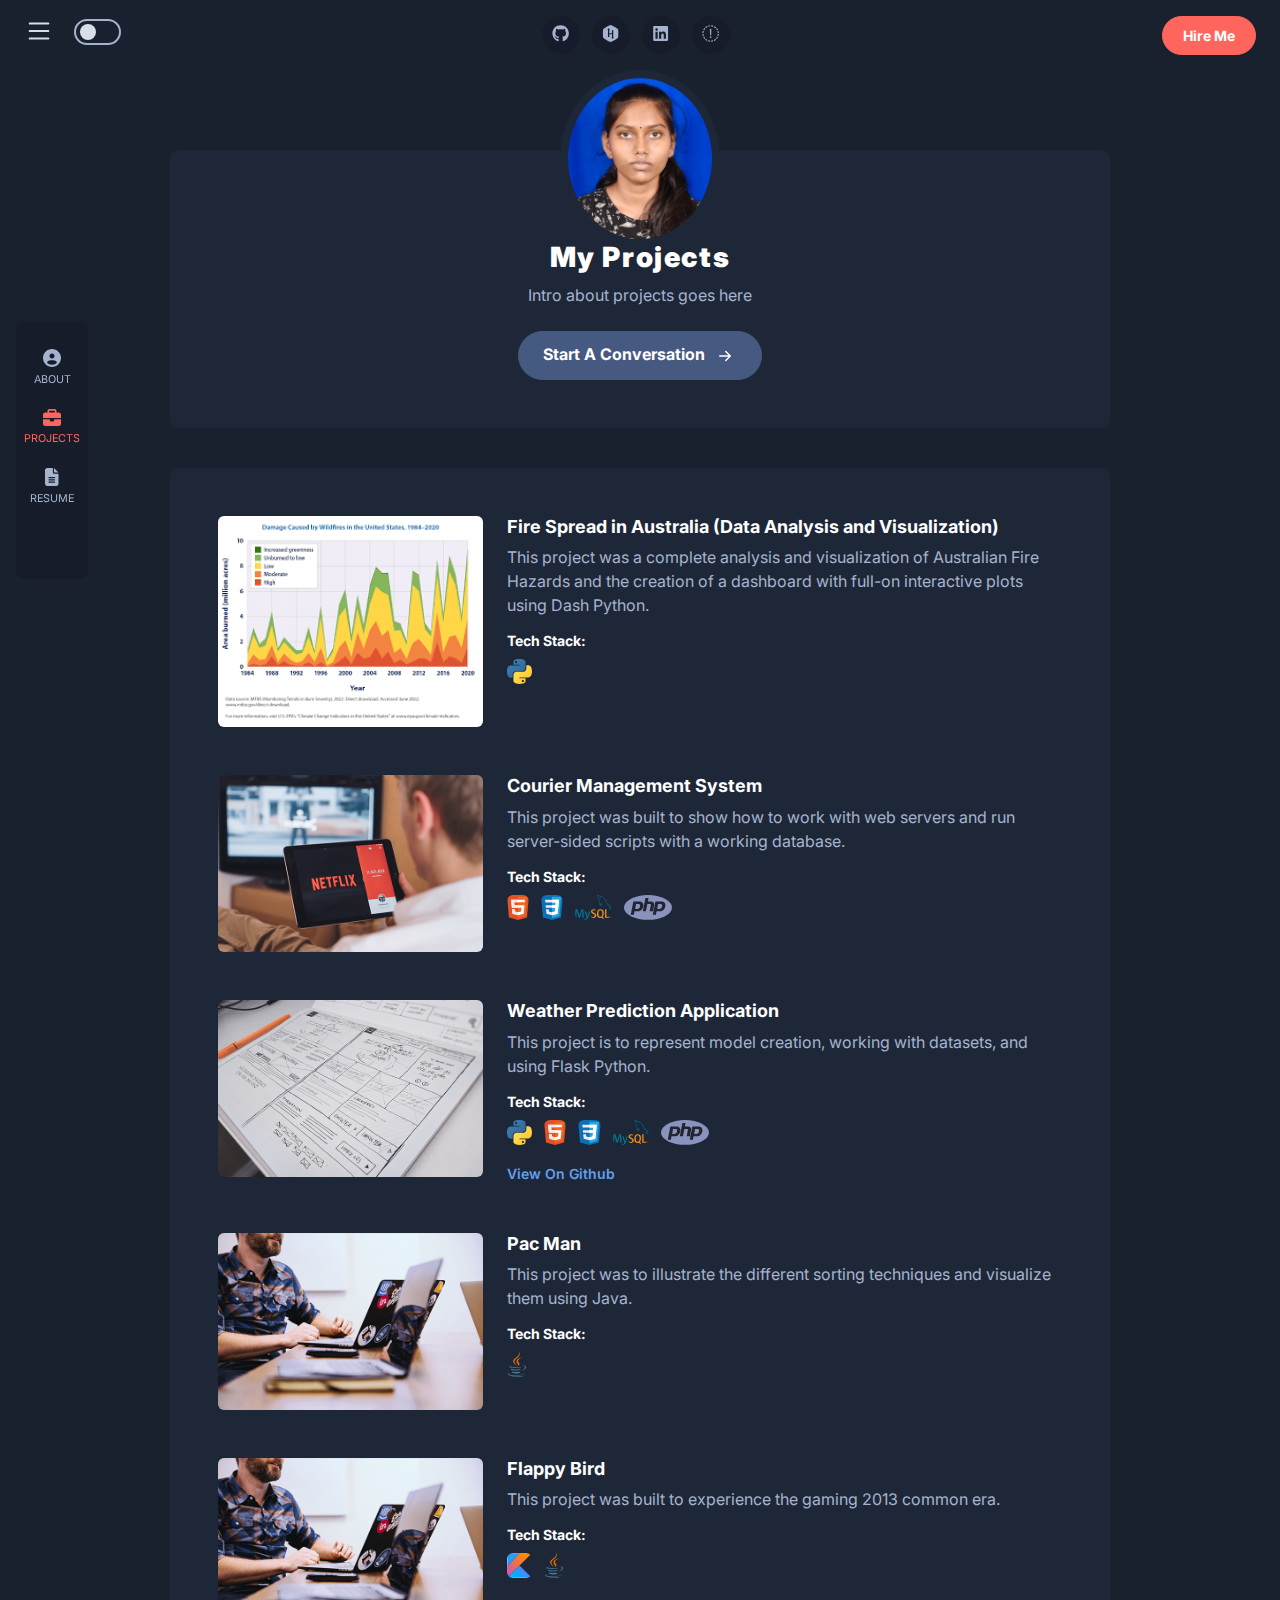
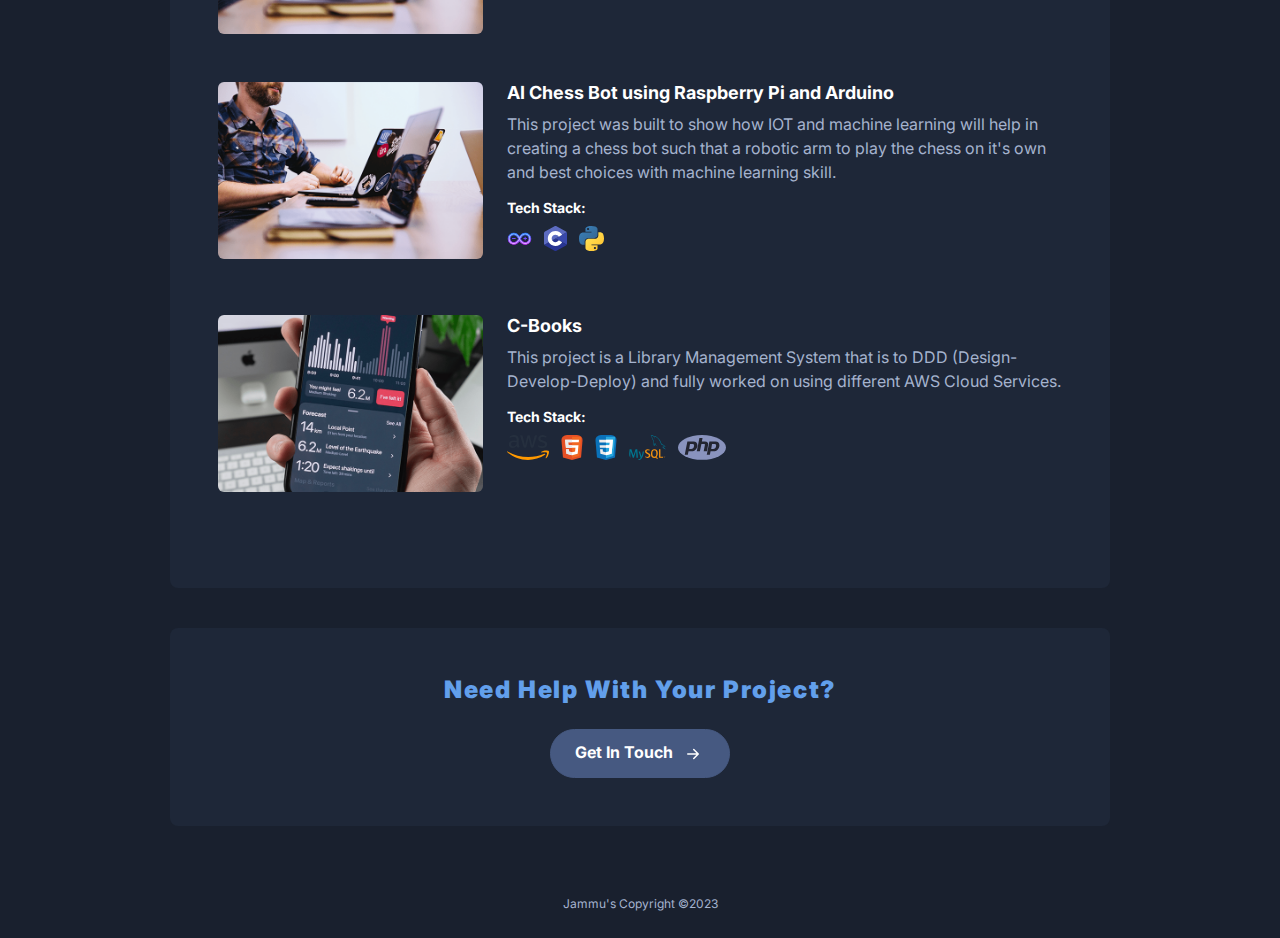
==== Task-2/projects.html @ 8e02f1af "Add files via upload" ====
<!DOCTYPE html>
<html lang="en"> 

<!-- Mirrored from themes.3rdwavemedia.com/profolio/bs5/projects.html by HTTrack Website Copier/3.x [XR&CO'2014], Sat, 13 May 2023 16:02:02 GMT -->
<!-- Added by HTTrack --><meta http-equiv="content-type" content="text/html;charset=UTF-8" /><!-- /Added by HTTrack -->
<head>
	<title>J's - Projects</title>
	
	<!-- Meta -->
	<meta charset="utf-8">
	<meta http-equiv="X-UA-Compatible" content="IE=edge">
	<meta name="viewport" content="width=device-width, initial-scale=1.0">
	<meta name="description" content="Profolio Bootstrap 5 Template">
	<meta name="author" content="Xiaoying Riley at 3rd Wave Media">    
	<link rel="shortcut icon" href="favicon.ico"> 
	
	<!-- Google Fonts -->
	
	<link rel="preconnect" href="https://fonts.googleapis.com/"><link rel="preconnect" href="https://fonts.gstatic.com/" crossorigin>
	<link href="https://fonts.googleapis.com/css2?family=Inter:wght@300;400;500;600;700;800;900&amp;display=swap" rel="stylesheet">
	
	<!-- Bootstrpa Icons -->
	<link rel="stylesheet" href="../../../cdn.jsdelivr.net/npm/bootstrap-icons%401.10.3/font/bootstrap-icons.css">
	
	<!-- FontAwesome JS -->
    <script defer src="assets/fontawesome/js/all.js"></script>

	<!-- Theme CSS -->  
	<link id="theme-style" rel="stylesheet" href="assets/css/theme-1.css">

</head> 

<body>
	
	<div class="container-fluid">
	
			<div class="side-panel position-relative">
				<nav class="navbar">
			        <div aria-labelledby="offcanvasNavbarLabel" class="offcanvas offcanvas-start show d-flex" id="offcanvasNavbar" data-bs-scroll="true" data-bs-backdrop="false" tabindex="-1">
			            <div class="offcanvas-body d-flex align-items-center ">
			                <ul class="main-nav navbar-nav text-center">
				                
								<li class="nav-item">
									<a class="nav-link d-flex flex-column" href="index.html"><span class="icon-holder"><i class="fa-solid fa-circle-user"></i></span><span class="nav-text">About</span></a>
								</li>
								<li class="nav-item">
									<a class="nav-link active d-flex flex-column" href="projects.html"><span class="icon-holder"><i class="fa-solid fa-briefcase"></i></span><span class="nav-text">Projects</span></a>
								</li>
								<li class="nav-item">
									<a class="nav-link d-flex flex-column" href="resume.html"><span class="icon-holder"><i class="fa-solid fa-file-lines"></i></span><span class="nav-text">Resume</span></a>
								</li>
								
								<li class="nav-item nav-item-close">
				                    <button aria-label="Close" class="btn-close" data-bs-dismiss="offcanvas" type="button"><i class="bi bi-x"></i></button>
				                </li>
							</ul>
			            </div>
			        </div>
				  
				</nav>
			</div>
	<!--//side-panel-->
			
			<div class="main-content-wrapper">
				<div class="container-fluid">
					<div class="top-bar text-center position-relative">
						<div class="top-bar-inner">
							
							<a class="menu-toggler" data-bs-toggle="offcanvas" href="#offcanvasNavbar" role="button" aria-controls="offcanvasNavbar">
								 <svg xmlns="http://www.w3.org/2000/svg" width="30" height="30" fill="currentColor" class="bi bi-list" viewBox="0 0 16 16">
								  <path fill-rule="evenodd" d="M2.5 12a.5.5 0 0 1 .5-.5h10a.5.5 0 0 1 0 1H3a.5.5 0 0 1-.5-.5zm0-4a.5.5 0 0 1 .5-.5h10a.5.5 0 0 1 0 1H3a.5.5 0 0 1-.5-.5zm0-4a.5.5 0 0 1 .5-.5h10a.5.5 0 0 1 0 1H3a.5.5 0 0 1-.5-.5z"/>
								</svg>
					        </a>
					        
					        <div class="mode-toggle text-center">
							    
							    <input class="toggle" id="darkmode" type="checkbox">
							    <label class="toggle-btn mx-auto mb-0" for="darkmode">
							        <span class="day-icon toggle-icon"> <i class="bi bi-sun-fill"></i></span>
							        <span class="night-icon toggle-icon"><i class="bi bi-moon-fill"></i></span>
							        
							    </label>
							    
							</div>
		<!--//switch-mode-toggle-->
							
							<a class="btn btn-primary top-bar-cta" href="mailto:hshridec@gmail.com?subject=Contact Form&body= Your Message Here" target="_blank">Hire Me</a>
							<ul class="social-list list-inline mx-auto d-none d-lg-block">
								<!-- <li class="list-inline-item me-0 me-md-1 me-lg-2"><a href="#"><i class="fa-brands fa-twitter fa-fw"></i></a></li> -->
								<li class="list-inline-item me-0 me-md-1 me-lg-2"><a href="https://github.com/ghost0207"><i class="fa-brands fa-github fa-fw"></i></a></li>
								<li class="list-inline-item me-0 me-md-1 me-lg-2"><a href="https://www.hackerrank.com/h201801330033"><i class="fa-brands fa-hackerrank fa-fw"></i></a></li>
								<li class="list-inline-item me-0 me-md-1 me-lg-2"><a href="https://www.linkedin.com/in/hema-shri-jammu-s-k-555b15255/"><i class="fa-brands fa-linkedin fa-fw"></i></a></li>
								<li class="list-inline-item me-0 me-md-1 me-lg-2"><a href="https://www.hackerearth.com/@jammu13 fa-fw"><i class="fa-brands fa-hackerearth fa-fw"></i></a></li>
							</ul><!--//social-list-->
							
						</div><!--//top-bar-inner-->
						
					</div><!--//top-bar-->
					
					<section class="page-intro-section section has-profile-image mx-auto ">
					
						<div class="profile-holder text-center">
							<img class="profile-pic rounded-circle" src="assets/images/avatar.jpg" alt="image">
						</div><!--//profile-holder-->
						<div class="intro-holder">
							<h2 class="intro-name text-center">My Projects</h2>
							<div class="profile-intro text-center limit-max-width mx-auto">
							    <p class="mb-4">Intro about projects goes here </p>
							    <div class="text-center mt-4">
								    <a class="btn btn-secondary" href="mailto:hshridec@gmail.com?subject=Contact Form&body= Your Message Here" target="_blank">Start A Conversation <svg xmlns="http://www.w3.org/2000/svg" width="24" height="24" fill="currentColor" class="bi bi-arrow-right-short" viewBox="0 0 16 16">
  <path fill-rule="evenodd" d="M4 8a.5.5 0 0 1 .5-.5h5.793L8.146 5.354a.5.5 0 1 1 .708-.708l3 3a.5.5 0 0 1 0 .708l-3 3a.5.5 0 0 1-.708-.708L10.293 8.5H4.5A.5.5 0 0 1 4 8z"/>
</svg></a>
							    </div><!--//section-cta-->
							</div>
							
						</div><!--//intro-holder-->
						
					</section><!--//page-intro-section-->
					
			
                    <section class="projects-section section mx-auto">
	                    <div class="row justify-content-center gx-lg-5">
		                    <div class="project-item col-12 col-md-6 col-lg-12 mb-5">
			                    <div class="project-item-inner row">
								    <div class="col-12 col-lg-5 col-xl-4">
								        <img class="project-thumb rounded-2 mb-3 mb-lg-0 rounded mx-auto" src="assets/images/projects/project-thumb-1.png" alt="image">
								    </div>
								    <div class="col-12 col-lg-7 col-xl-8">
									    <h3 class="title">
									    	<!-- <a href="case-study.html"> -->
									    Fire Spread in Australia (Data Analysis and Visualization)</a></h3>
								        <div class="intro mb-3">This project was a complete analysis and visualization of Australian Fire Hazards and the creation of a dashboard with full-on interactive plots using Dash Python.</div>
								        
								        <h4 class="subtitle">Tech Stack:</h4>
								        <ul class="tech-stack list-inline">
									        <li class="list-inline-item"><img class="rounded" src="assets/images/tech-icons/python.svg" alt=""></li>
									    </ul>
								        
								        <!-- <a class="more-link" href="case-study.html">View Case Study <span class="link-arrow"><i class="bi bi-arrow-right"></i></span></a> -->
								    </div><!--//col-->
			                    </div><!--//project-item-inner-->
							</div><!--//project-item-->
							
							<div class="project-item col-12 col-md-6 col-lg-12 mb-5">
			                    <div class="project-item-inner row">
								    <div class="col-12 col-lg-5 col-xl-4">
								        <img class="project-thumb rounded-2 mb-3 mb-lg-0 rounded mx-auto" src="assets/images/projects/project-thumb-11.png" alt="image">
								    </div>
								    <div class="col-12 col-lg-7 col-xl-8">
									    <h3 class="title">
									    	Courier Management System</a></h3>
								        <div class="intro mb-3">This project was built to show how to work with web servers and run server-sided scripts with a working database. </div>
								        
								        <h4 class="subtitle">Tech Stack:</h4>
								        
								        <ul class="tech-stack list-inline">
									        <li class="list-inline-item"><img class="rounded" src="assets/images/tech-icons/html5.svg" alt=""></li>
									        <li class="list-inline-item"><img class="rounded" src="assets/images/tech-icons/css3.svg" alt=""></li>
									        <li class="list-inline-item"><img class="rounded" src="assets/images/tech-icons/mysql.svg" alt=""></li>
									        <li class="list-inline-item"><img class="rounded" src="assets/images/tech-icons/php.svg" alt=""></li>
									        
									               
								        </ul>
								        
								        <!-- <a class="more-link" href="case-study.html">View Case Study <span class="link-arrow"><i class="bi bi-arrow-right"></i></span></a> -->
								    </div><!--//col-->
			                    </div><!--//project-item-inner-->
							</div><!--//project-item-->

		                    <div class="project-item col-12 col-md-6 col-lg-12 mb-5">
			                    <div class="project-item-inner row">
								    <div class="col-12 col-lg-5 col-xl-4">
								        <img class="project-thumb rounded-2 mb-3 mb-lg-0 rounded mx-auto" src="assets/images/projects/project-thumb-5.png" alt="image">
								    </div>
								    <div class="col-12 col-lg-7 col-xl-8">
									    <h3 class="title">Weather Prediction Application</a></h3>
								        <div class="intro mb-3">This project is to represent model creation, working with datasets, and using Flask Python.</div>
								        
								        <h4 class="subtitle">Tech Stack:</h4>
								        <ul class="tech-stack list-inline">
									        <li class="list-inline-item"><img class="rounded" src="assets/images/tech-icons/python.svg" alt=""></li>
									        <li class="list-inline-item"><img class="rounded" src="assets/images/tech-icons/html5.svg" alt=""></li>
									        <li class="list-inline-item"><img class="rounded" src="assets/images/tech-icons/css3.svg" alt=""></li>
									        <li class="list-inline-item"><img class="rounded" src="assets/images/tech-icons/mysql.svg" alt=""></li>
									        <li class="list-inline-item"><img class="rounded" src="assets/images/tech-icons/php.svg" alt=""></li>
								        </ul>
								        
								        <a class="more-link" href="#">View On Github<span class="link-arrow"><i class="bi bi-arrow-right"></i></span></a>
								    </div><!--//col-->
							    </div><!--//project-item-inner-->
							</div><!--//project-item-->
							
							<div class="project-item col-12 col-md-6 col-lg-12 mb-5">
			                    <div class="project-item-inner row">
								    <div class="col-12 col-lg-5 col-xl-4">
								        <img class="project-thumb rounded-2 mb-3 mb-lg-0 rounded mx-auto" src="assets/images/projects/project-thumb-6.png" alt="image">
								    </div>
								    <div class="col-12 col-lg-7 col-xl-8">
									    <h3 class="title">Pac Man</a></h3>
								        <div class="intro mb-3">This project was to illustrate the different sorting techniques and visualize them using Java.</div>
								        
								        <h4 class="subtitle">Tech Stack:</h4>
								        <ul class="tech-stack list-inline">
									        <li class="list-inline-item"><img class="rounded" src="assets/images/tech-icons/java.svg" alt=""></li>
									    </ul>
								    </div><!--//col-->
							    </div><!--//project-item-inner-->
							</div><!--//project-item-->

							<div class="project-item col-12 col-md-6 col-lg-12 mb-5">
			                    <div class="project-item-inner row">
								    <div class="col-12 col-lg-5 col-xl-4">
								        <img class="project-thumb rounded-2 mb-3 mb-lg-0 rounded mx-auto" src="assets/images/projects/project-thumb-6.png" alt="image">
								    </div>
								    <div class="col-12 col-lg-7 col-xl-8">
									    <h3 class="title">Flappy Bird</a></h3>
								        <div class="intro mb-3">This project was built to experience the gaming 2013 common era.</div>
								        
								        <h4 class="subtitle">Tech Stack:</h4>
								        <ul class="tech-stack list-inline">
									        <li class="list-inline-item"><img class="rounded" src="assets/images/tech-icons/kotlin.svg" alt=""></li>
									        <li class="list-inline-item"><img class="rounded" src="assets/images/tech-icons/java.svg" alt=""></li>

									    </ul>
								    </div><!--//col-->
							    </div><!--//project-item-inner-->
							</div><!--//project-item-->
		                    
		                    <div class="project-item col-12 col-md-6 col-lg-12 mb-5">
			                    <div class="project-item-inner row">
								    <div class="col-12 col-lg-5 col-xl-4">
								        <img class="project-thumb rounded-2 mb-3 mb-lg-0 rounded mx-auto" src="assets/images/projects/project-thumb-6.png" alt="image">
								    </div>
								    <div class="col-12 col-lg-7 col-xl-8">
									    <h3 class="title">AI Chess Bot using Raspberry Pi and Arduino</a></h3>
								        <div class="intro mb-3">This project was built to show how IOT and machine learning will help in creating a chess bot such that a robotic arm to play the chess on it's own and best choices with machine learning skill.</div>
								        
								        <h4 class="subtitle">Tech Stack:</h4>
								        <ul class="tech-stack list-inline">
									        <li class="list-inline-item"><img class="rounded" src="assets/images/tech-icons/arduino.svg" alt=""></li>
									        <li class="list-inline-item"><img class="rounded" src="assets/images/tech-icons/c.svg" alt=""></li>
									        <li class="list-inline-item"><img class="rounded" src="assets/images/tech-icons/python.svg" alt=""></li>
									    </ul>
								    </div><!--//col-->
							    </div><!--//project-item-inner-->
							</div><!--//project-item-->
							
							<div class="project-item col-12 col-md-6 col-lg-12 mb-5">
			                    <div class="project-item-inner row">
								    <div class="col-12 col-lg-5 col-xl-4">
								        <img class="project-thumb rounded-2 mb-3 mb-lg-0 rounded mx-auto" src="assets/images/projects/project-thumb-4.png" alt="image">
								    </div>
								    <div class="col-12 col-lg-7 col-xl-8">
									    <h3 class="title">C-Books</a></h3>
								        <div class="intro mb-3">This project is a Library Management System that is to DDD (Design-Develop-Deploy) and fully worked on using different AWS Cloud Services.</div>
								        
								        <h4 class="subtitle">Tech Stack:</h4>
								        <ul class="tech-stack list-inline">
									        <li class="list-inline-item"><img class="rounded" src="assets/images/tech-icons/aws.svg" alt=""></li>
									        <li class="list-inline-item"><img class="rounded" src="assets/images/tech-icons/html5.svg" alt=""></li>
									        <li class="list-inline-item"><img class="rounded" src="assets/images/tech-icons/css3.svg" alt=""></li>
									        <li class="list-inline-item"><img class="rounded" src="assets/images/tech-icons/mysql.svg" alt=""></li>
									        <li class="list-inline-item"><img class="rounded" src="assets/images/tech-icons/php.svg" alt=""></li>
								        </ul>
								        
								        <!-- <a class="more-link" href="case-study.html">View Case Study <span class="link-arrow"><i class="bi bi-arrow-right"></i></span></a> -->
								    </div><!--//col-->
							    </div><!--//project-item-inner-->
							</div><!--//project-item-->
	                    	</div><!--//row-->
                    </section><!--//section-->
                    
                    <section class="leadgen-section section mx-auto">
	   
		                   <h3 class="section-heading text-start text-md-center text-highlight"> Need Help With Your Project?</h3>
		                   <!-- <div class="intro text-md-center">Lead generation intro goes here lorem ipsum dolor sit amet, consectetur adipiscing elit. Suspendisse placerat egestas dui, quis ullamcorper massa pellentesque quis. </div> -->
		                    <div class="text-center mt-4">
									    <a class="btn btn-secondary" href="mailto:hshridec@gmail.com?subject=Contact Form&body= Your Message Here" target="_blank">Get In Touch <svg xmlns="http://www.w3.org/2000/svg" width="24" height="24" fill="currentColor" class="bi bi-arrow-right-short" viewBox="0 0 16 16">
	  <path fill-rule="evenodd" d="M4 8a.5.5 0 0 1 .5-.5h5.793L8.146 5.354a.5.5 0 1 1 .708-.708l3 3a.5.5 0 0 1 0 .708l-3 3a.5.5 0 0 1-.708-.708L10.293 8.5H4.5A.5.5 0 0 1 4 8z"></path>
	</svg></a>
							</div>
                   </section><!--//leadgen-section-->
				</div>
			</div><!--//main-content-wrapper-->
		</div><!--//row-->	
	</div><!--//container-->
	
	<footer class="footer text-center py-4">
		<small class="copyright">Jammu's Copyright &copy;2023</a></small>
	</footer>
	
	<div id="config-panel" class="config-panel config-panel-hide d-none d-lg-block">
		<div class="panel-inner">
			<a id="config-trigger" class="config-trigger text-center" href="#"><i class="fas fa-cog mx-auto" data-fa-transform="down-6" ></i></a>
			<h5 class="panel-title">Color Switcher</h5>
			<ul id="color-options" class="list-inline mb-0">
				<li class="theme-1 active list-inline-item"><a data-style="assets/css/theme-1.css" href="#"></a></li>
				<li class="theme-2  list-inline-item"><a data-style="assets/css/theme-2.css" href="#"></a></li>
				<li class="theme-3  list-inline-item"><a data-style="assets/css/theme-3.css" href="#"></a></li>
				<li class="theme-4  list-inline-item"><a data-style="assets/css/theme-4.css" href="#"></a></li>
				<li class="theme-5  list-inline-item"><a data-style="assets/css/theme-5.css" href="#"></a></li>
				<li class="theme-6  list-inline-item"><a data-style="assets/css/theme-6.css" href="#"></a></li>
				<li class="theme-7  list-inline-item"><a data-style="assets/css/theme-7.css" href="#"></a></li>
				<li class="theme-8  list-inline-item"><a data-style="assets/css/theme-8.css" href="#"></a></li>
			</ul>
			<a id="config-close" class="close" href="#"><i class="fa fa-times-circle"></i></a>
		</div><!--//panel-inner-->
	</div><!--//configure-panel-->
	
	<!-- Javascript -->
	<script src="assets/plugins/popper.min.js"></script> 
	<script src="assets/plugins/bootstrap/js/bootstrap.min.js"></script>
	
	<!-- Dark/Light Mode Toggle  -->
	<script src="assets/plugins/js-cookie.min.js"></script>
	<script src="assets/js/mode-toggle.js"></script>  
	
	<!-- Style Switcher -->
	<script src="assets/js/demo/style-switcher.js"></script>
	

</body>
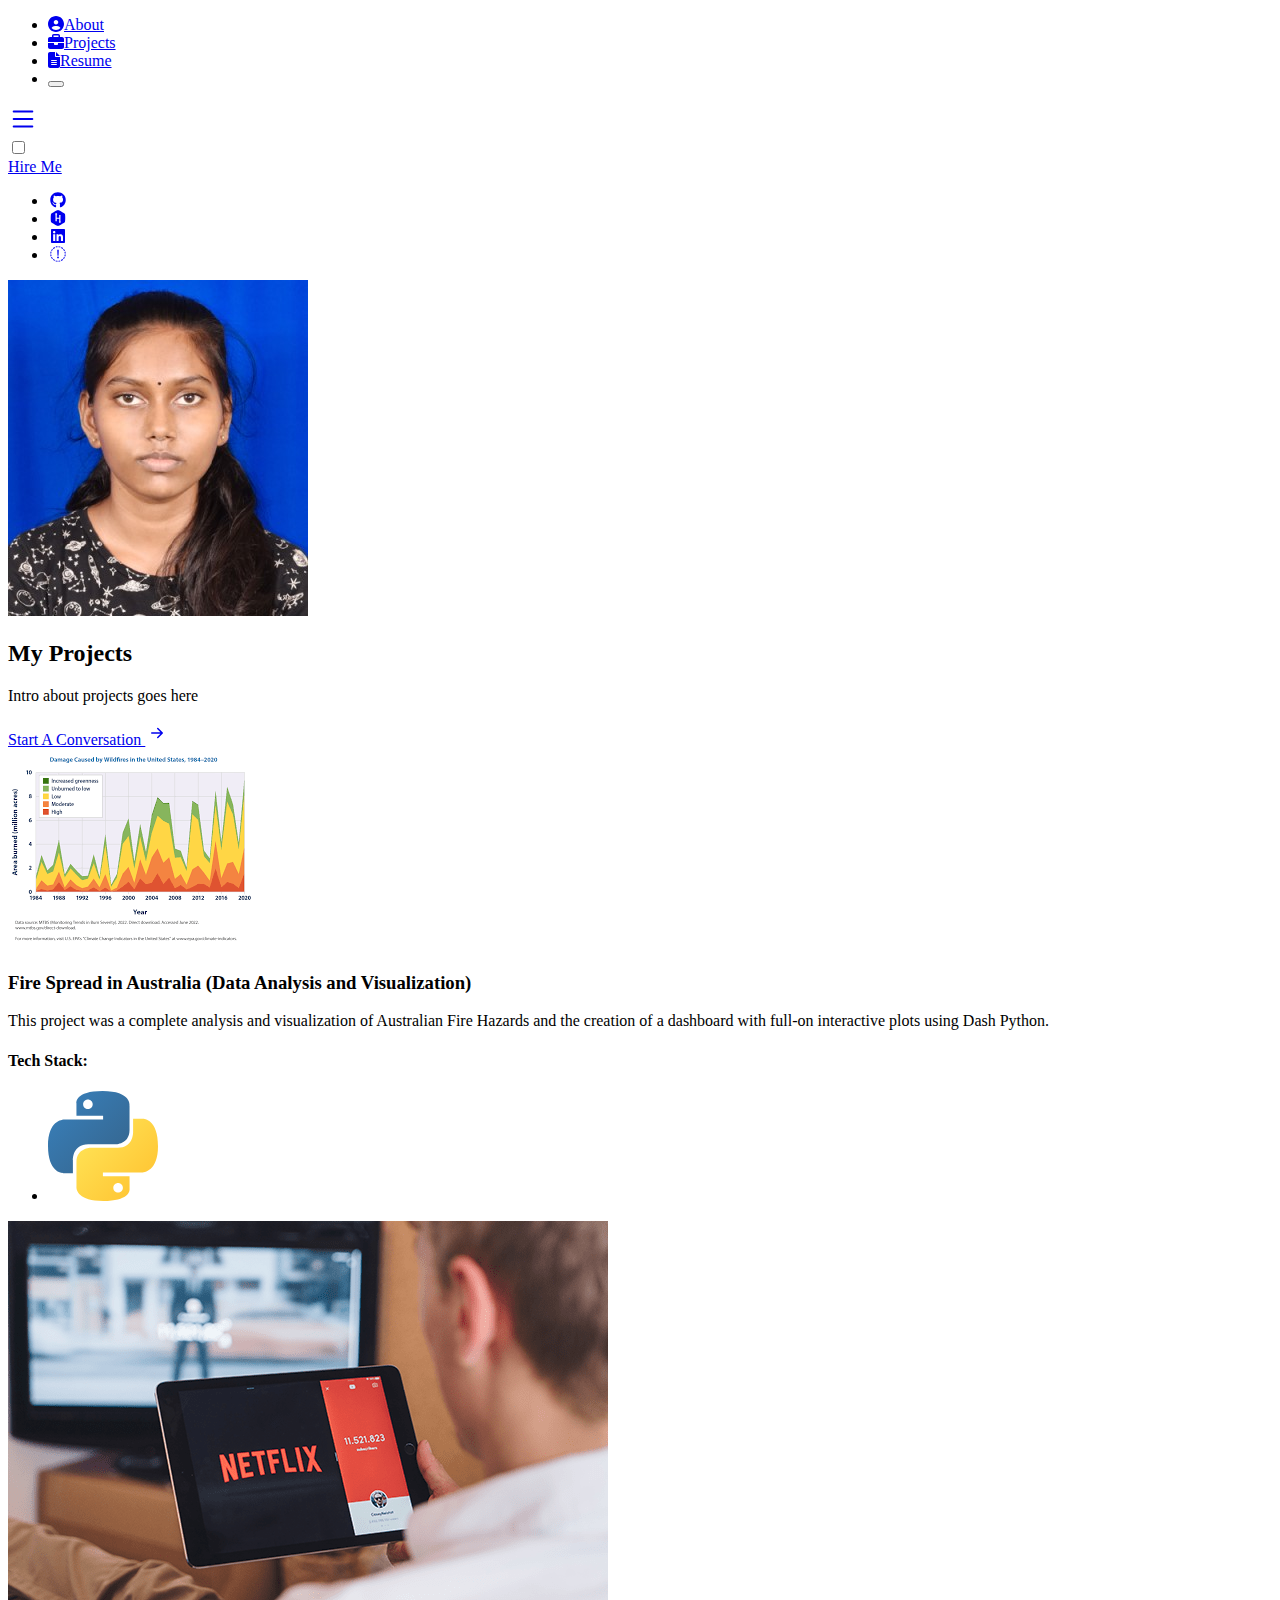
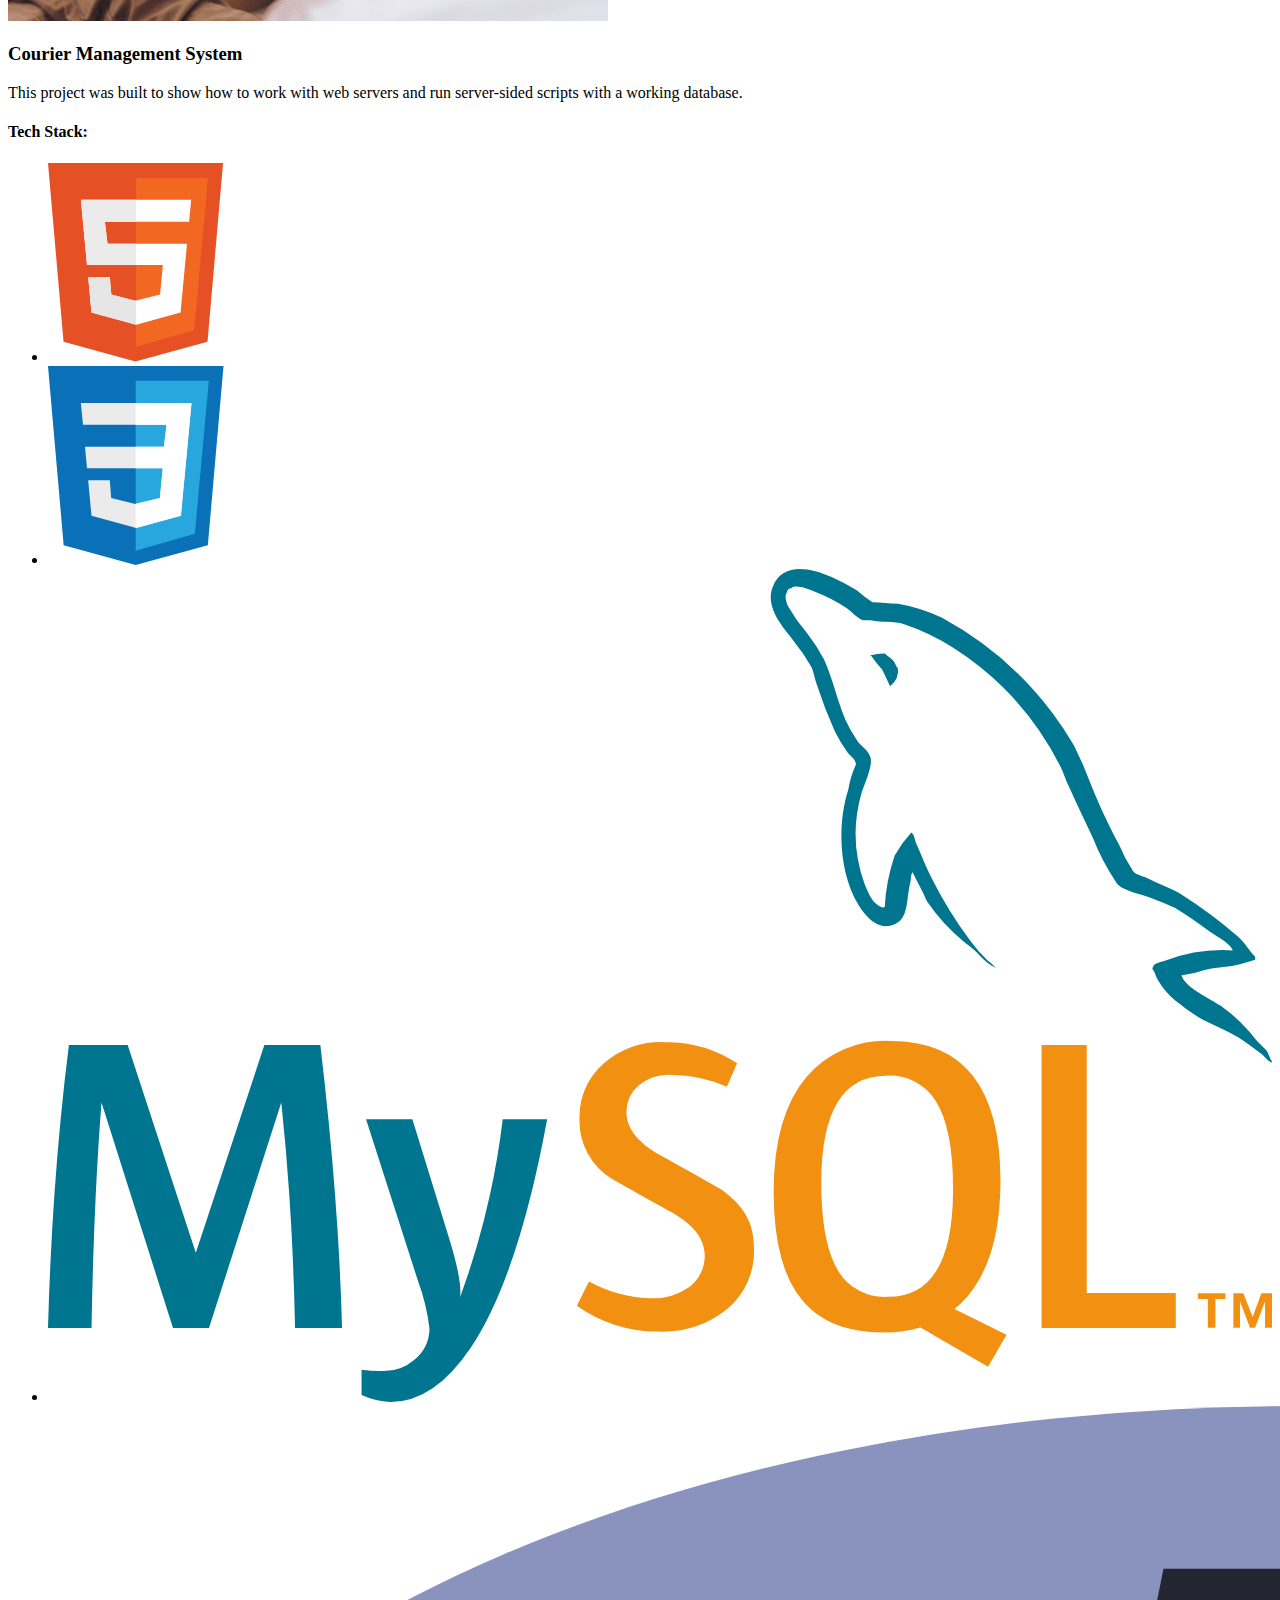
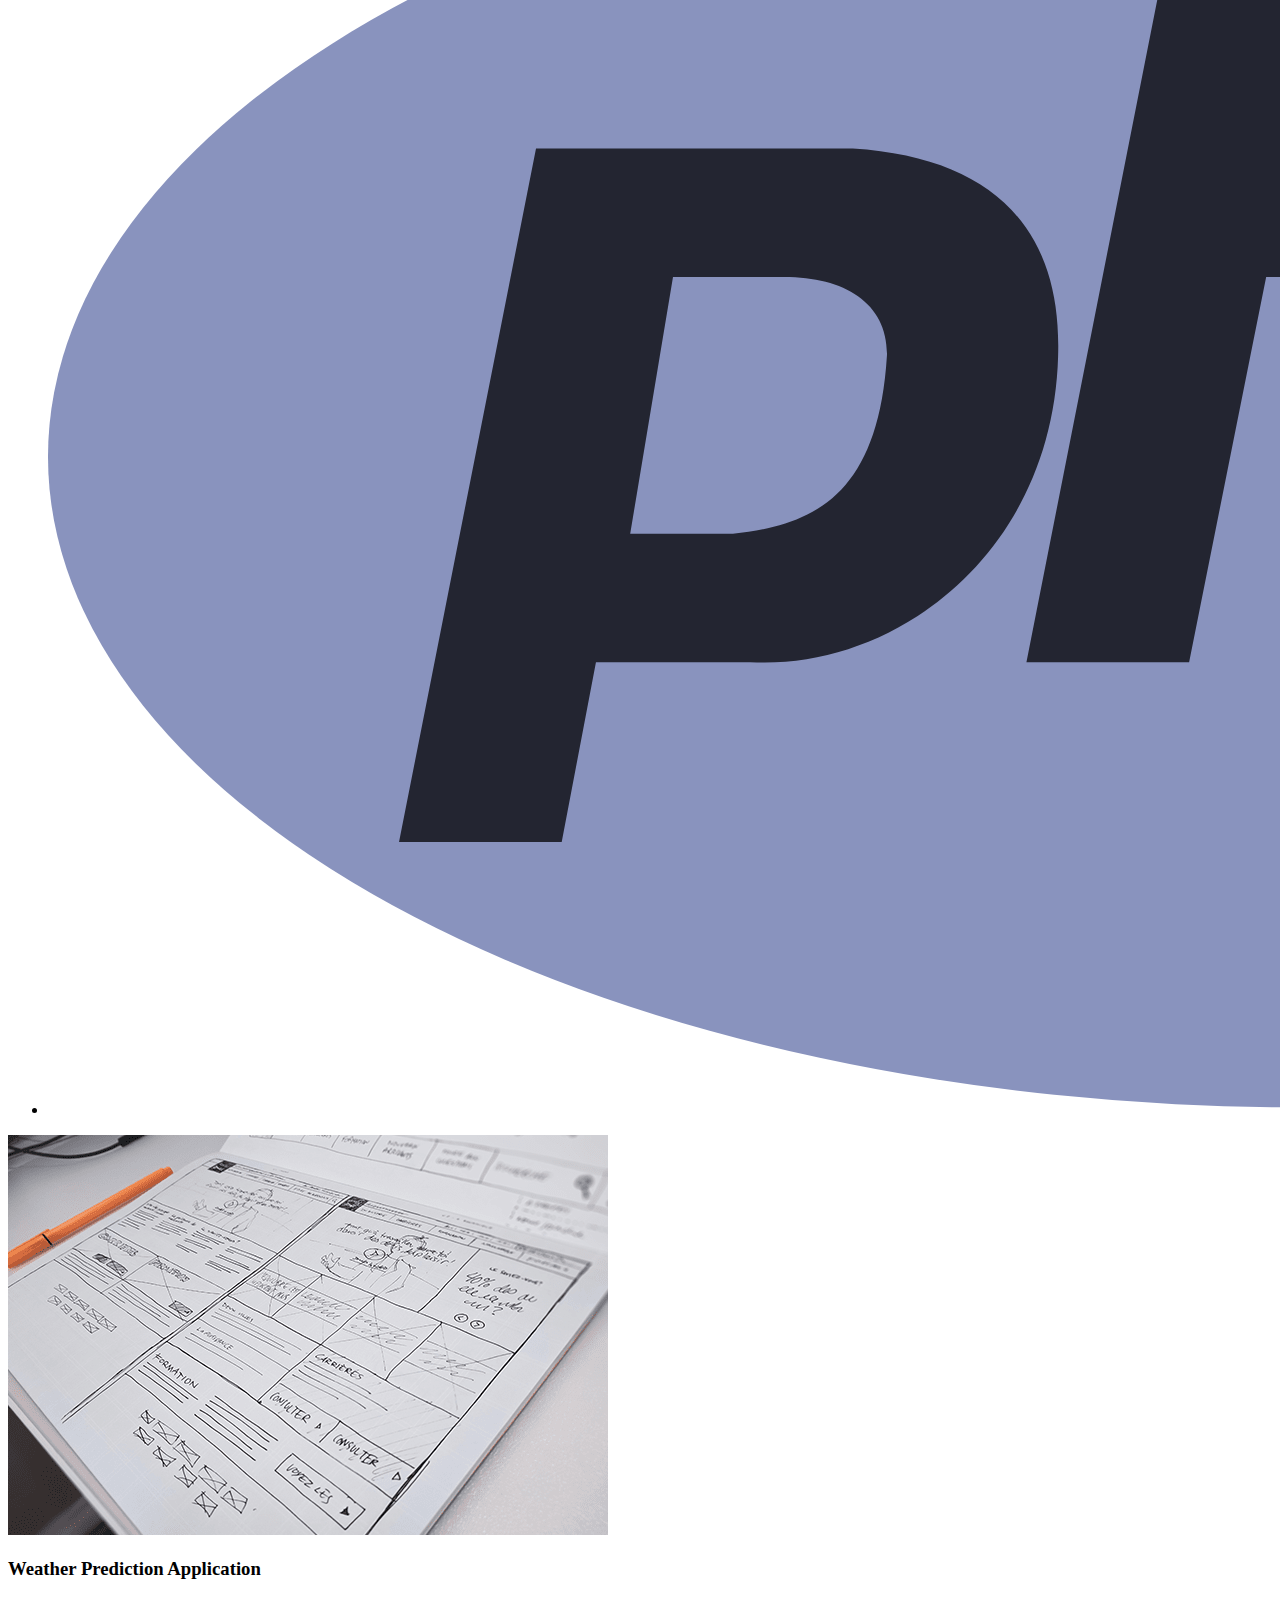
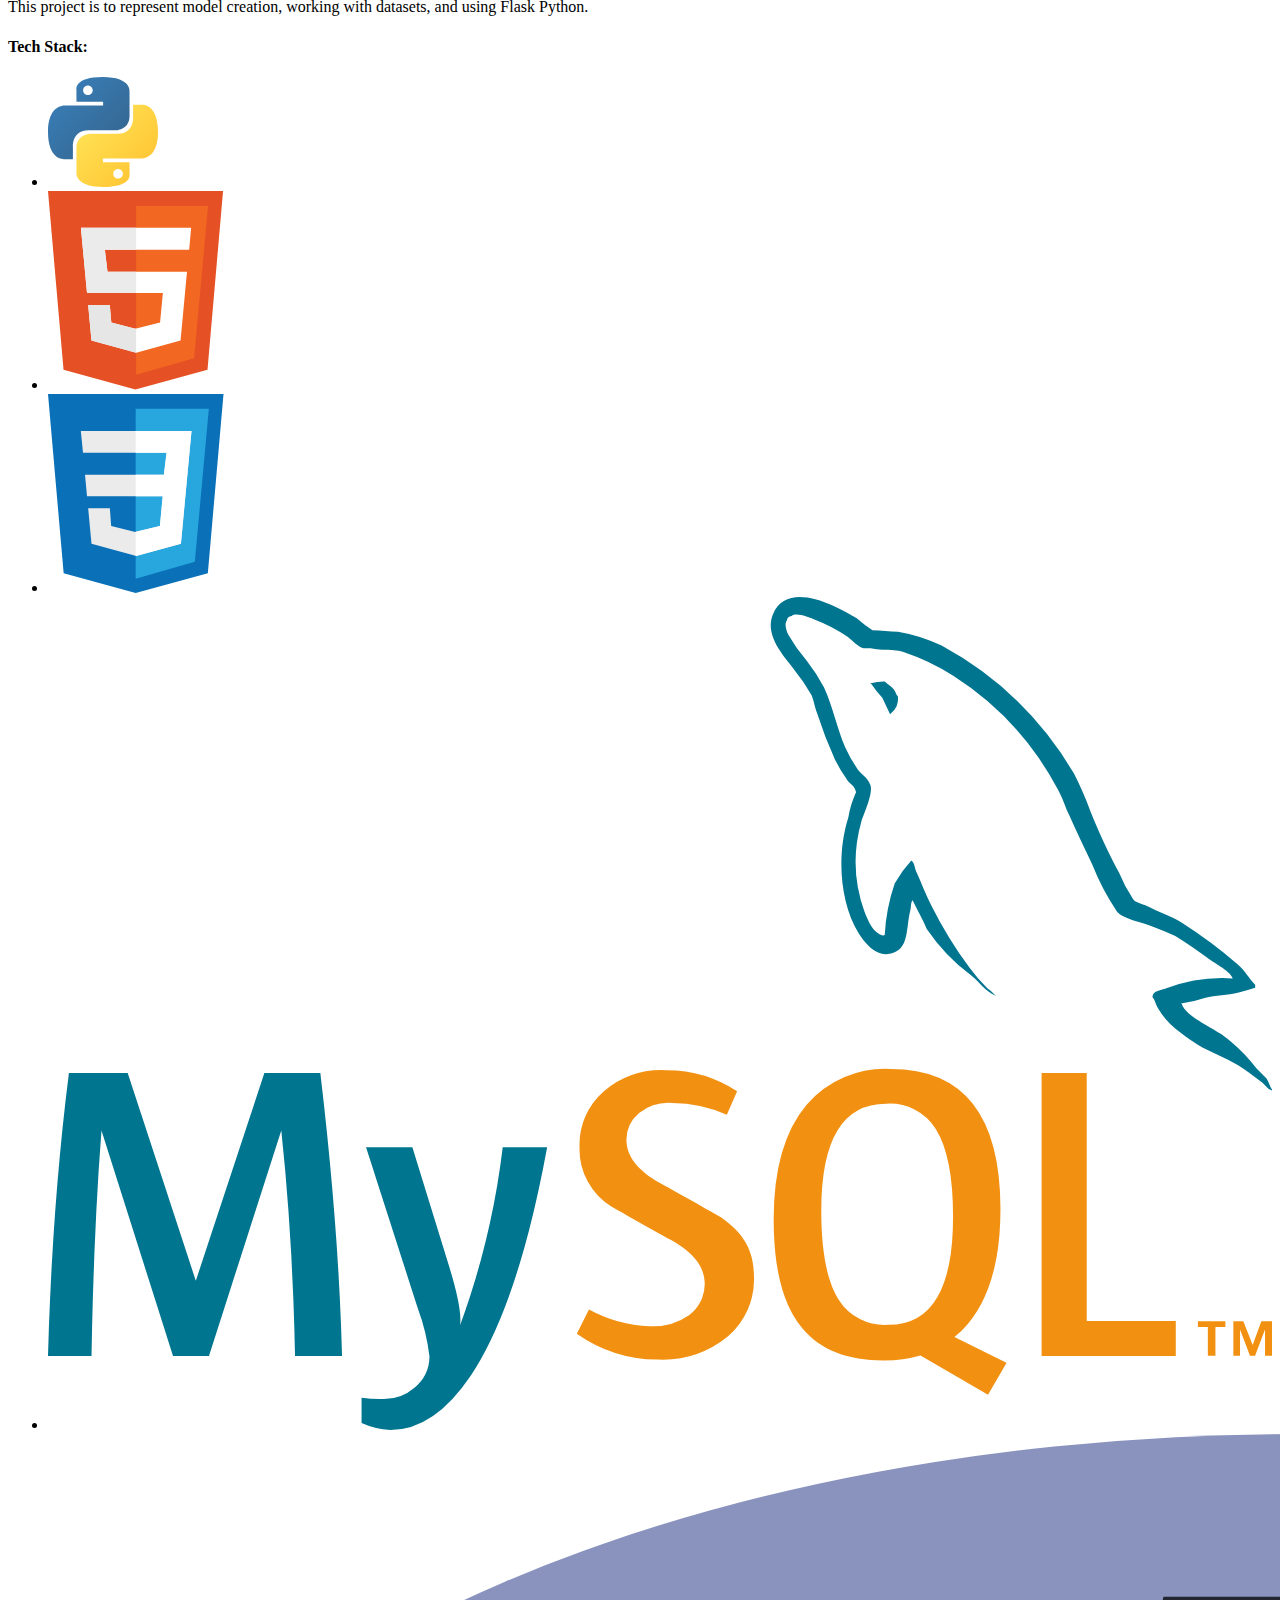
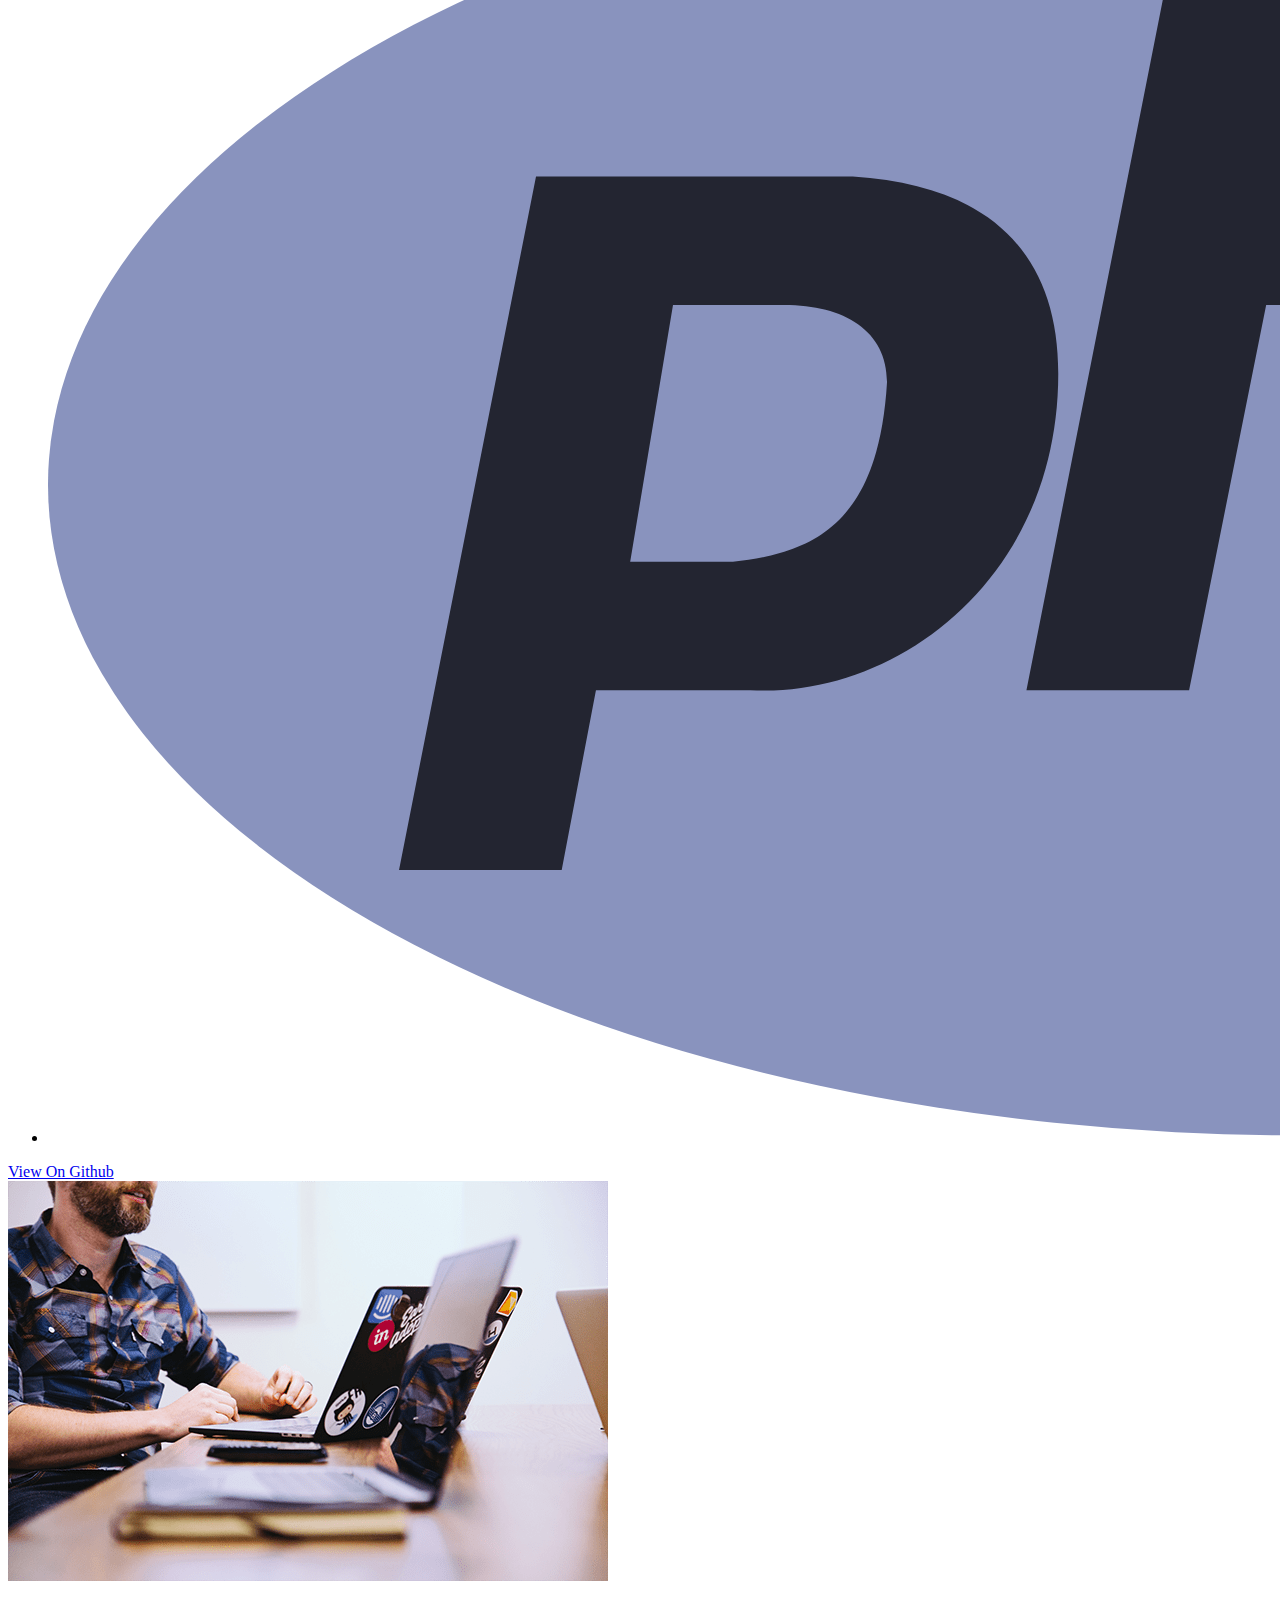
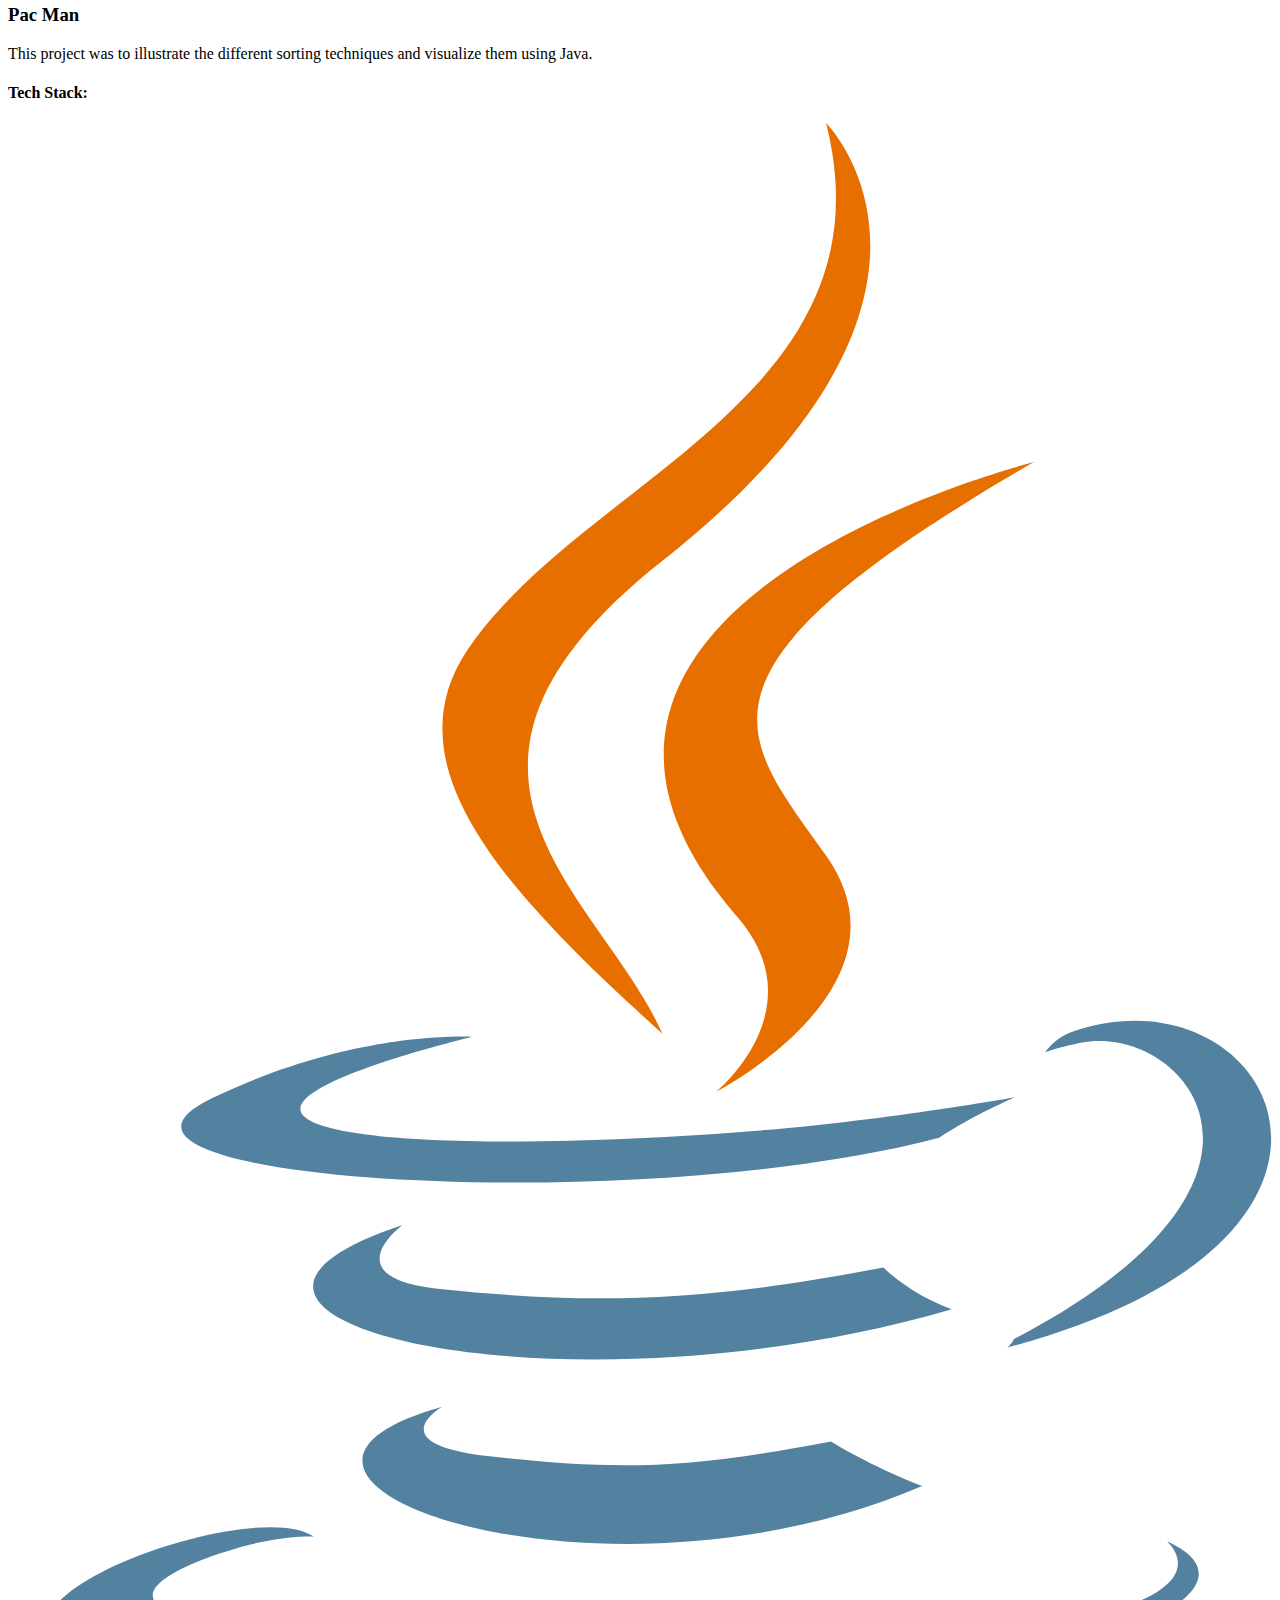
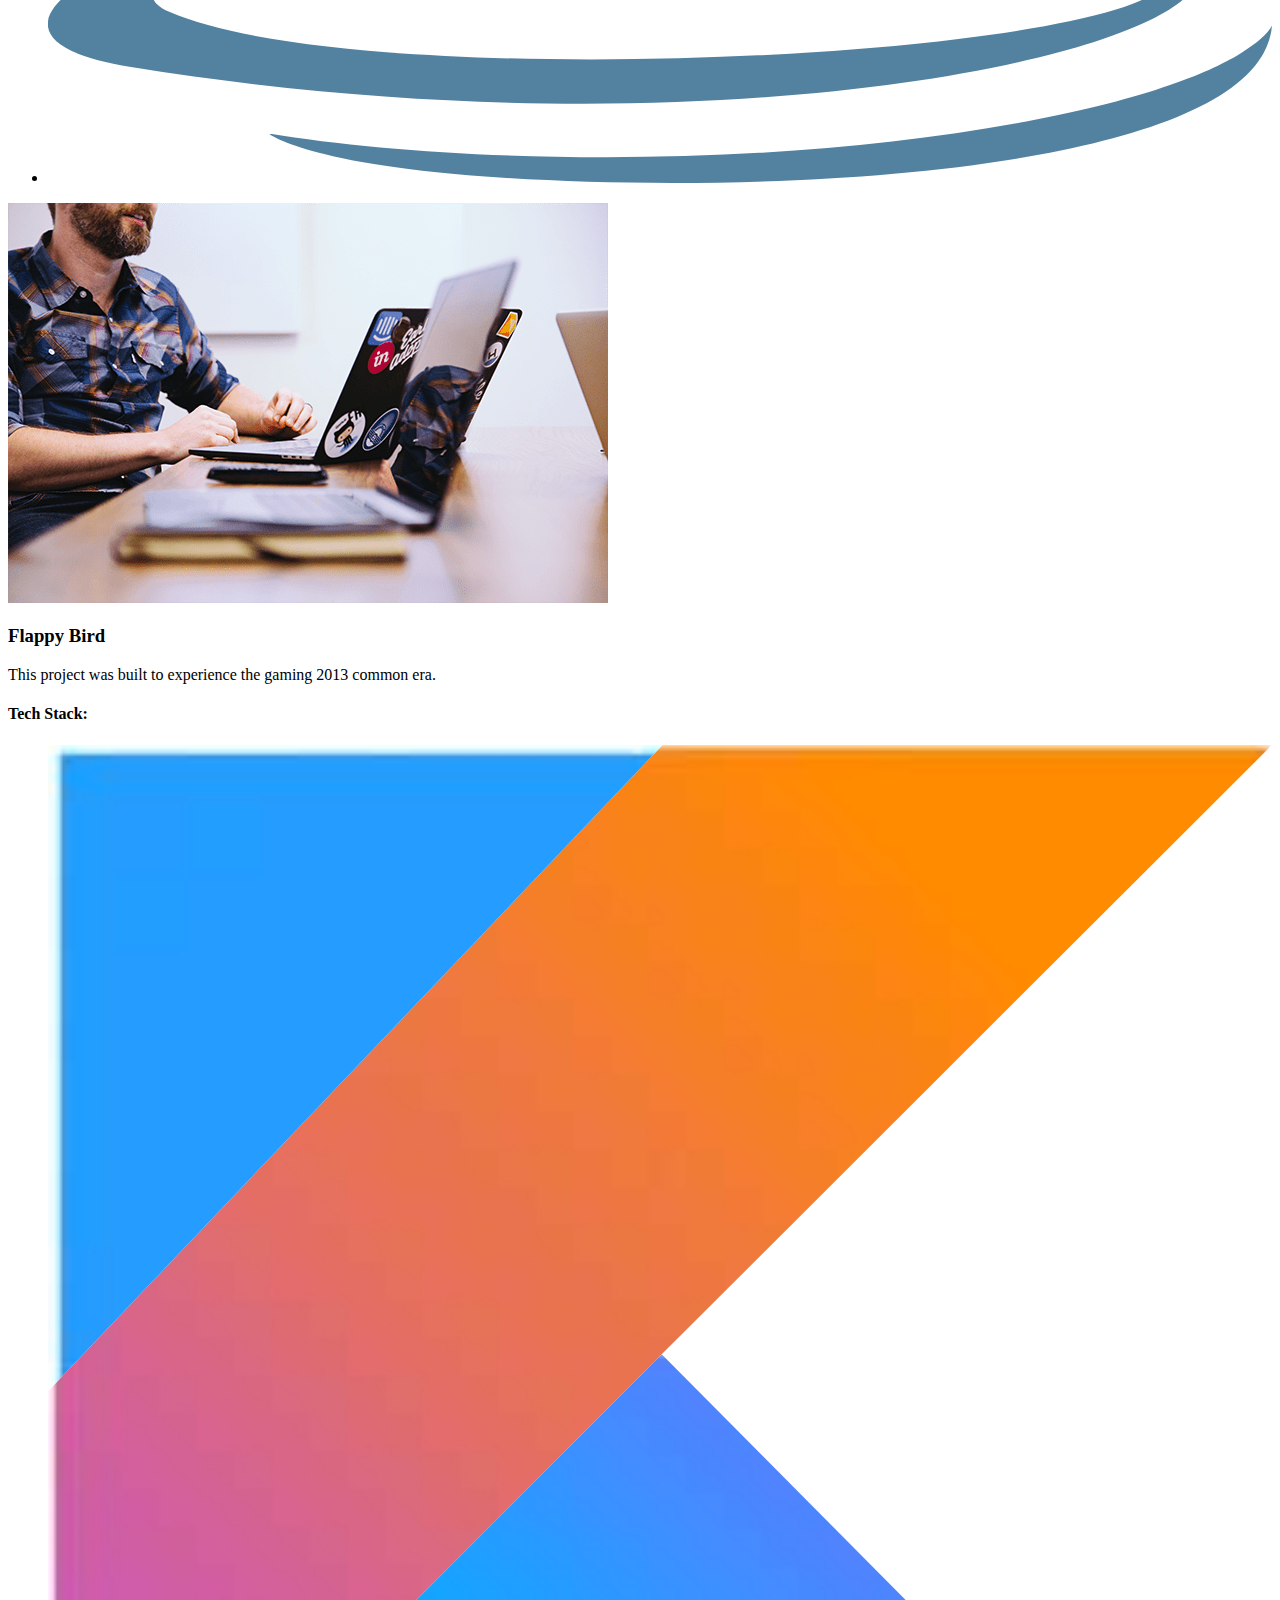
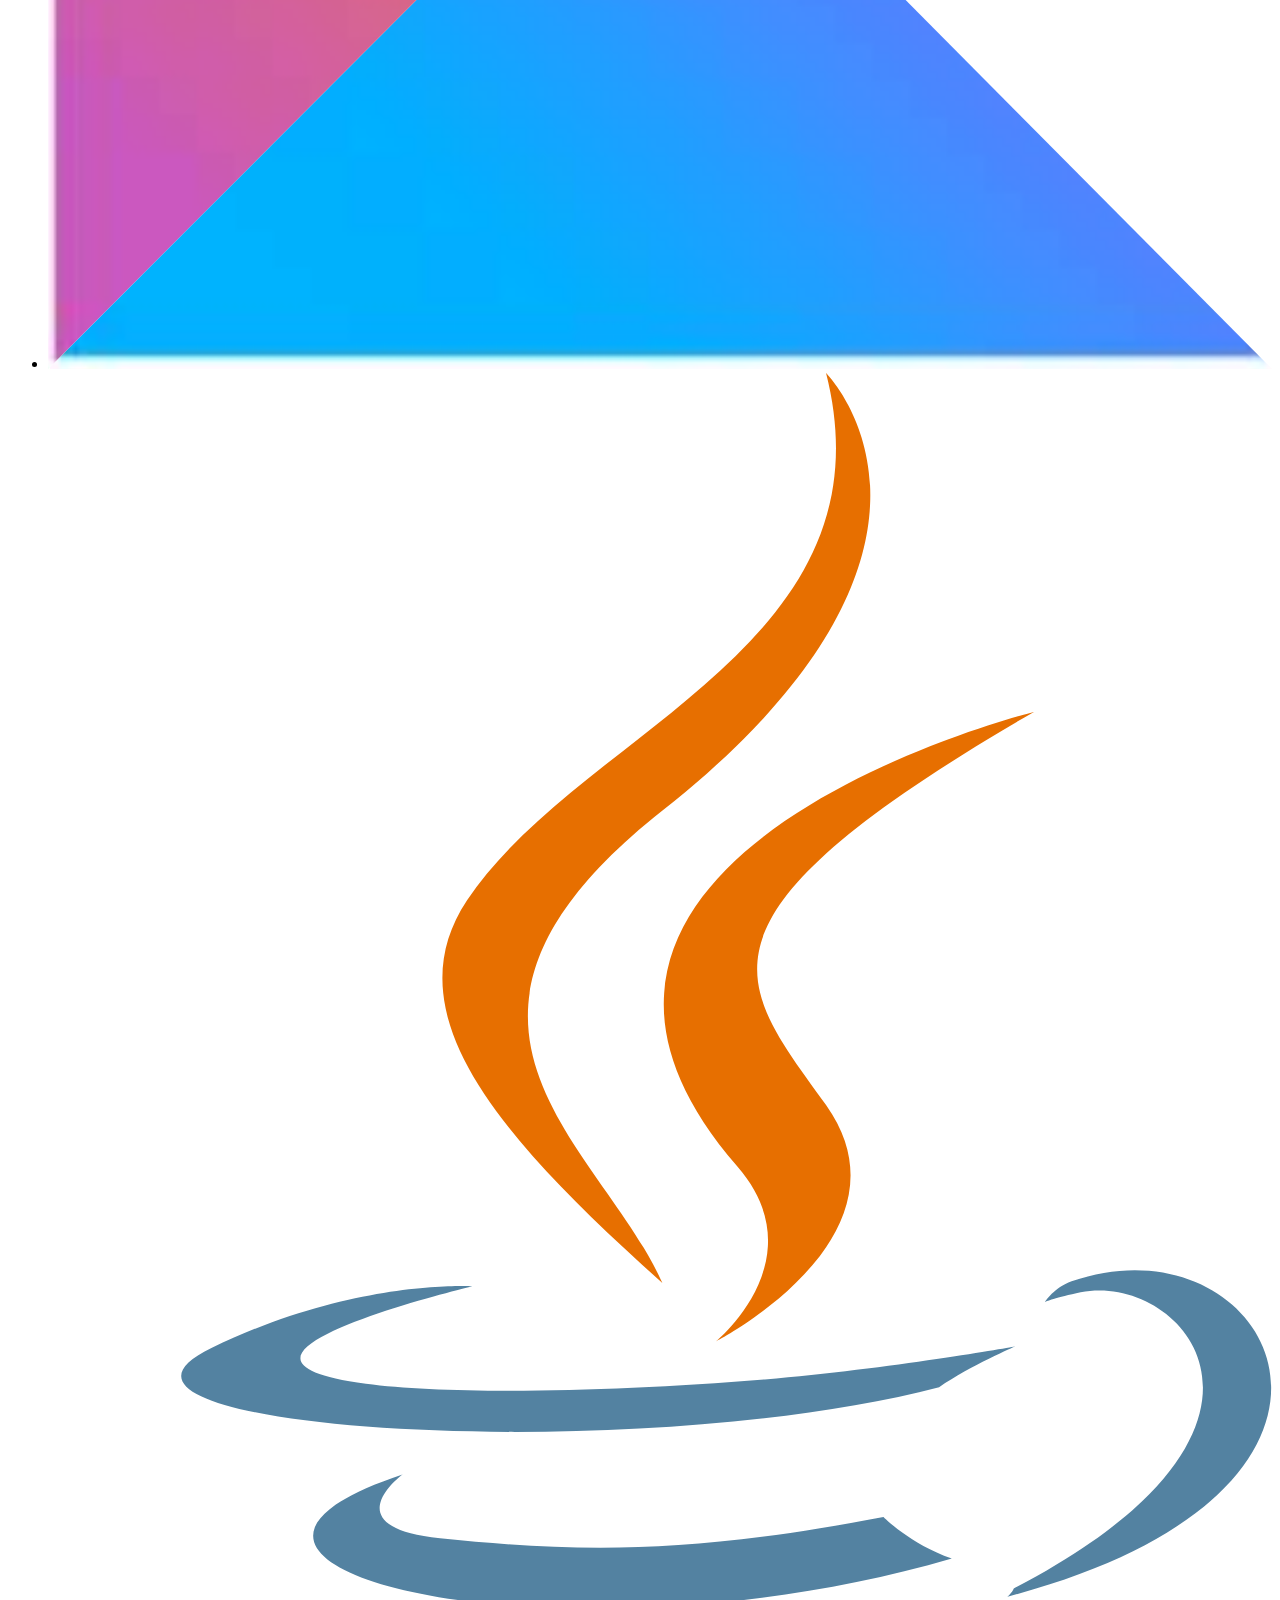
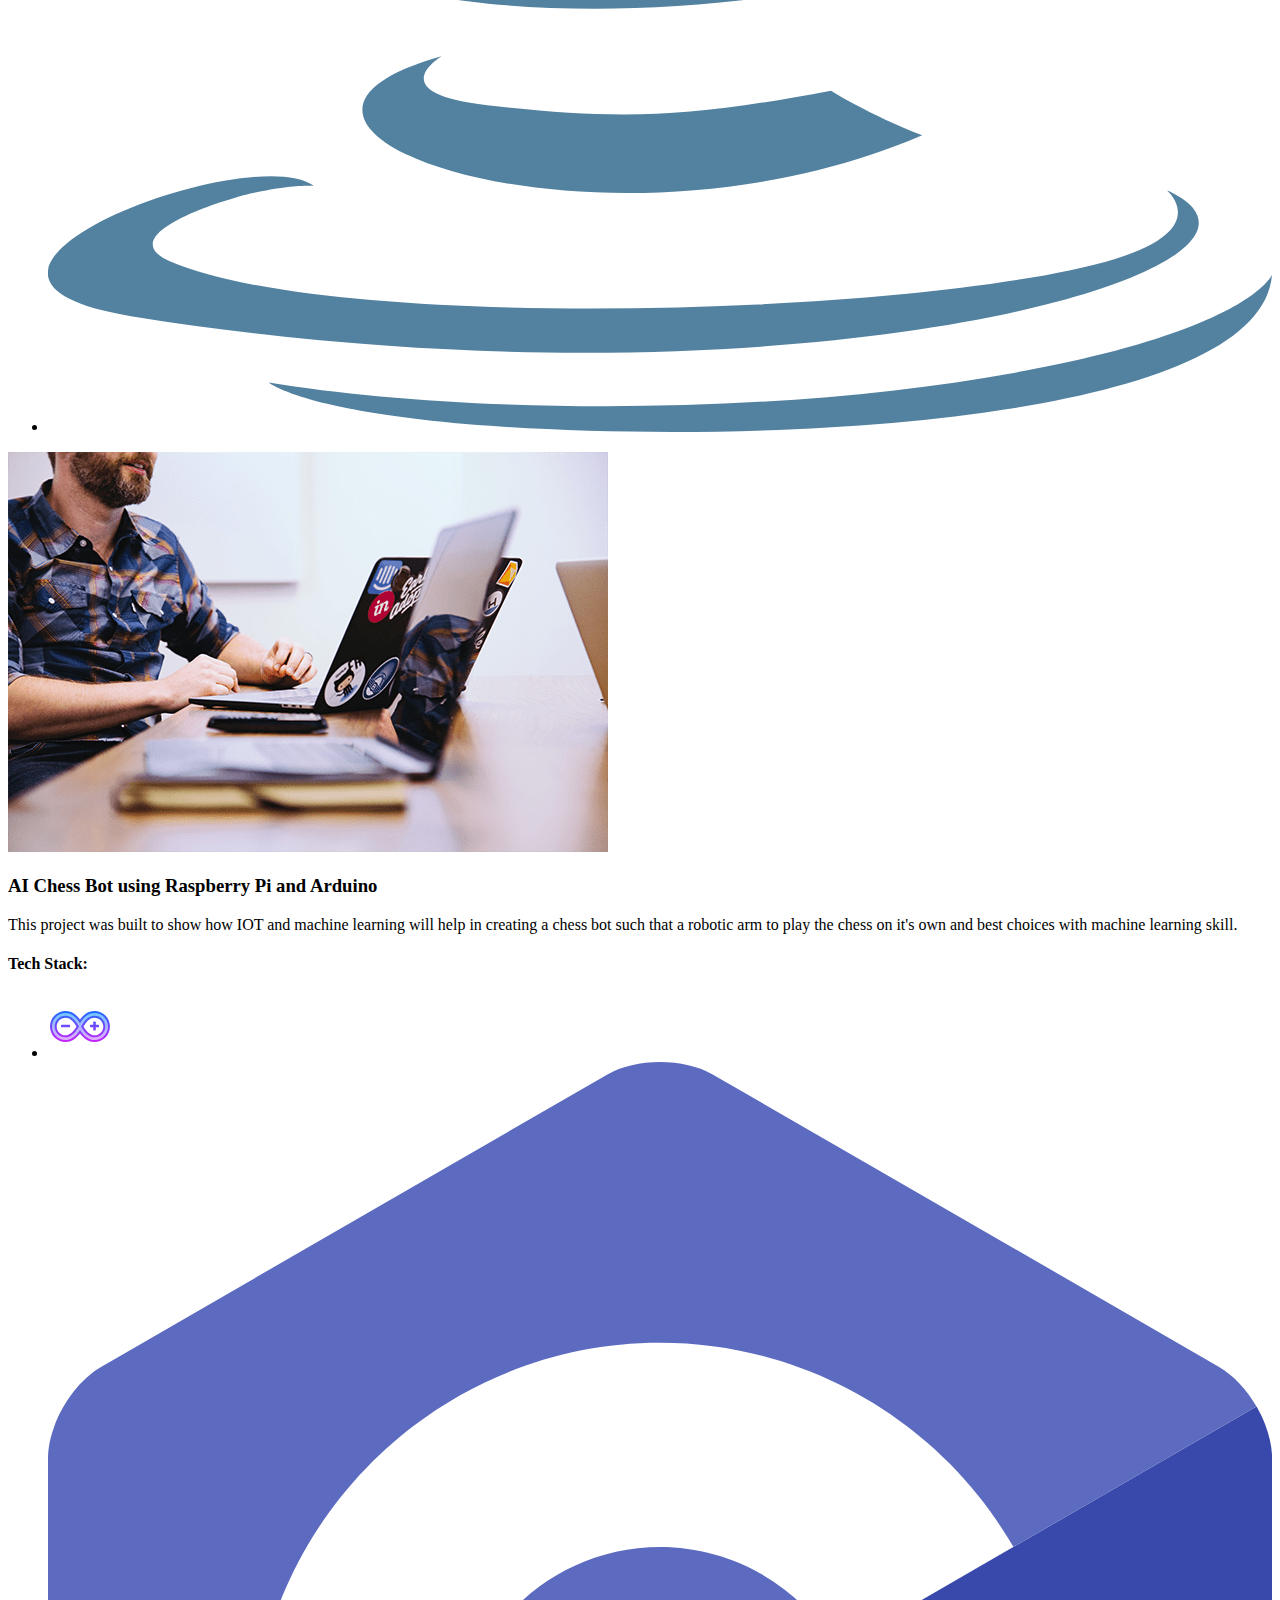
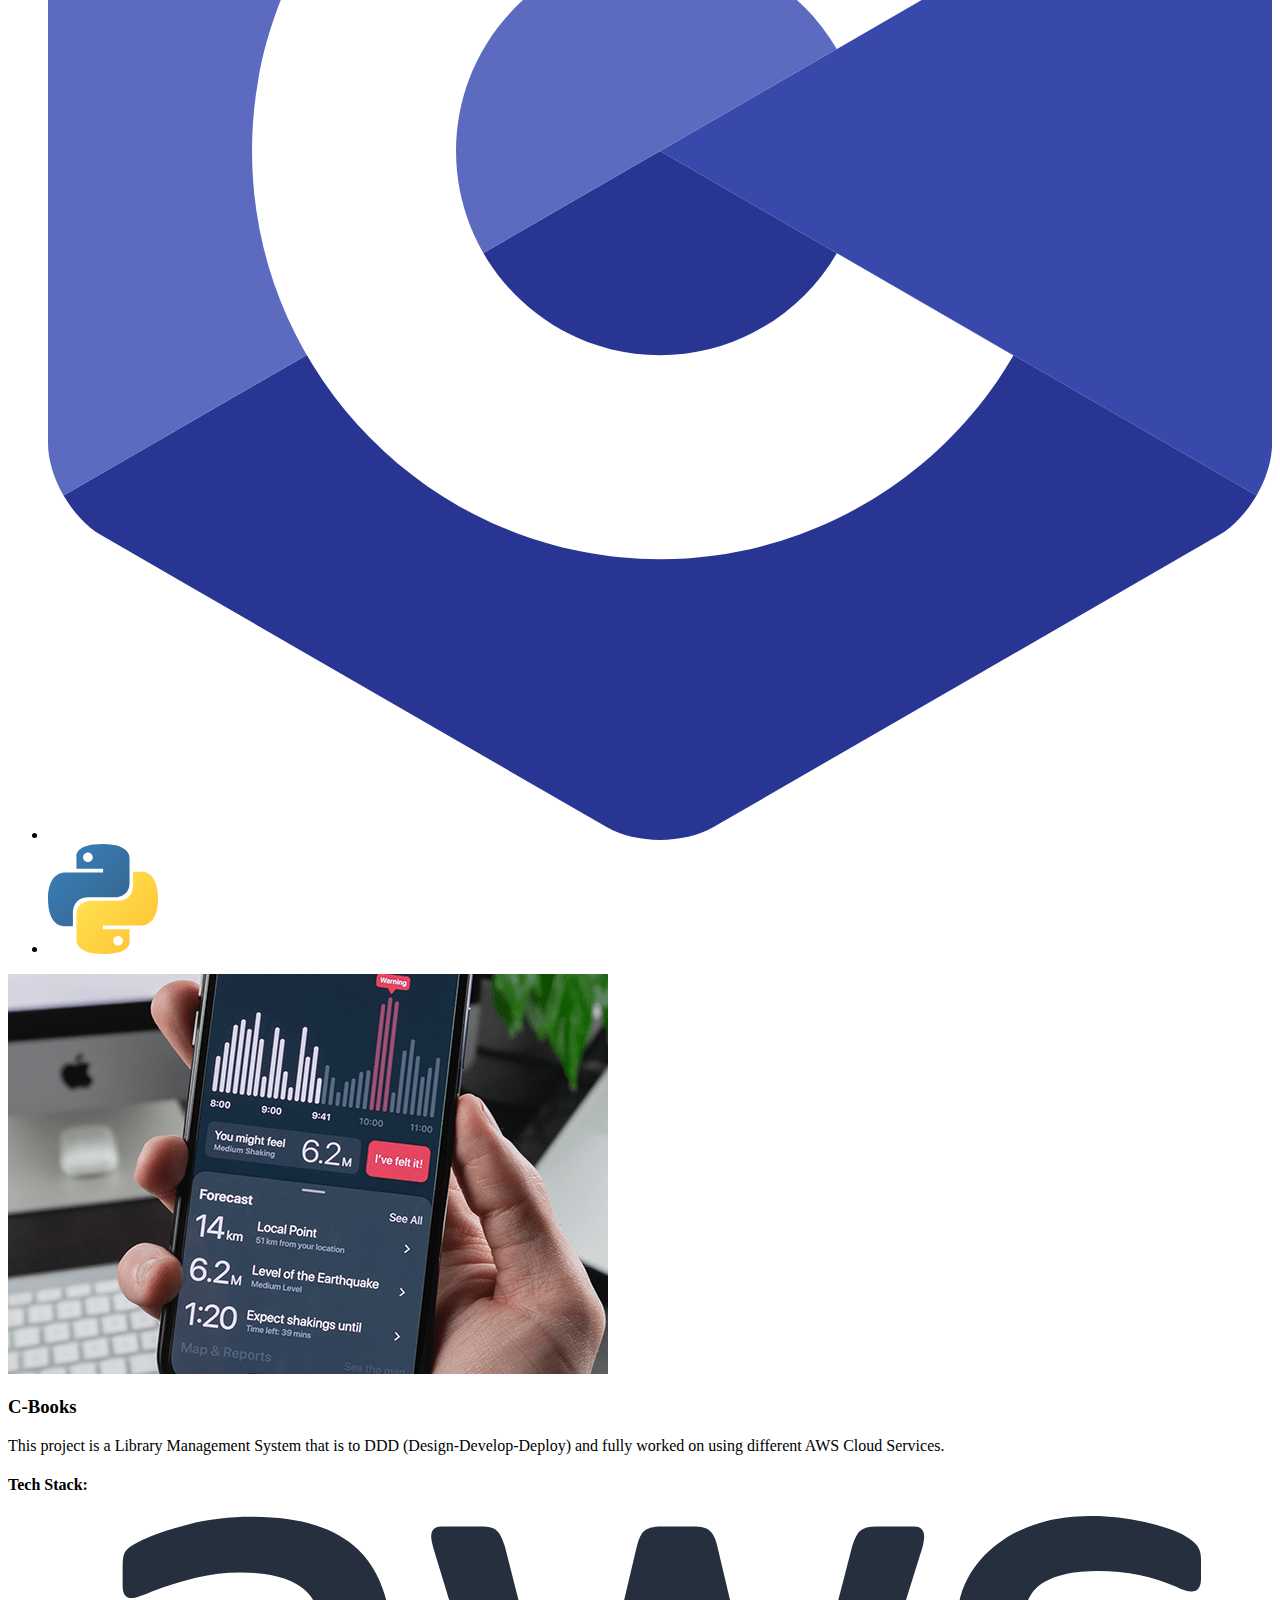
==== commit fd59457b: "Add files via upload" ====
--- a/Task-2/projects.html
+++ b/Task-2/projects.html
@@ -1,8 +1,6 @@
 <!DOCTYPE html>
 <html lang="en"> 
 
-<!-- Mirrored from themes.3rdwavemedia.com/profolio/bs5/projects.html by HTTrack Website Copier/3.x [XR&CO'2014], Sat, 13 May 2023 16:02:02 GMT -->
-<!-- Added by HTTrack --><meta http-equiv="content-type" content="text/html;charset=UTF-8" /><!-- /Added by HTTrack -->
 <head>
 	<title>J's - Projects</title>
 	
